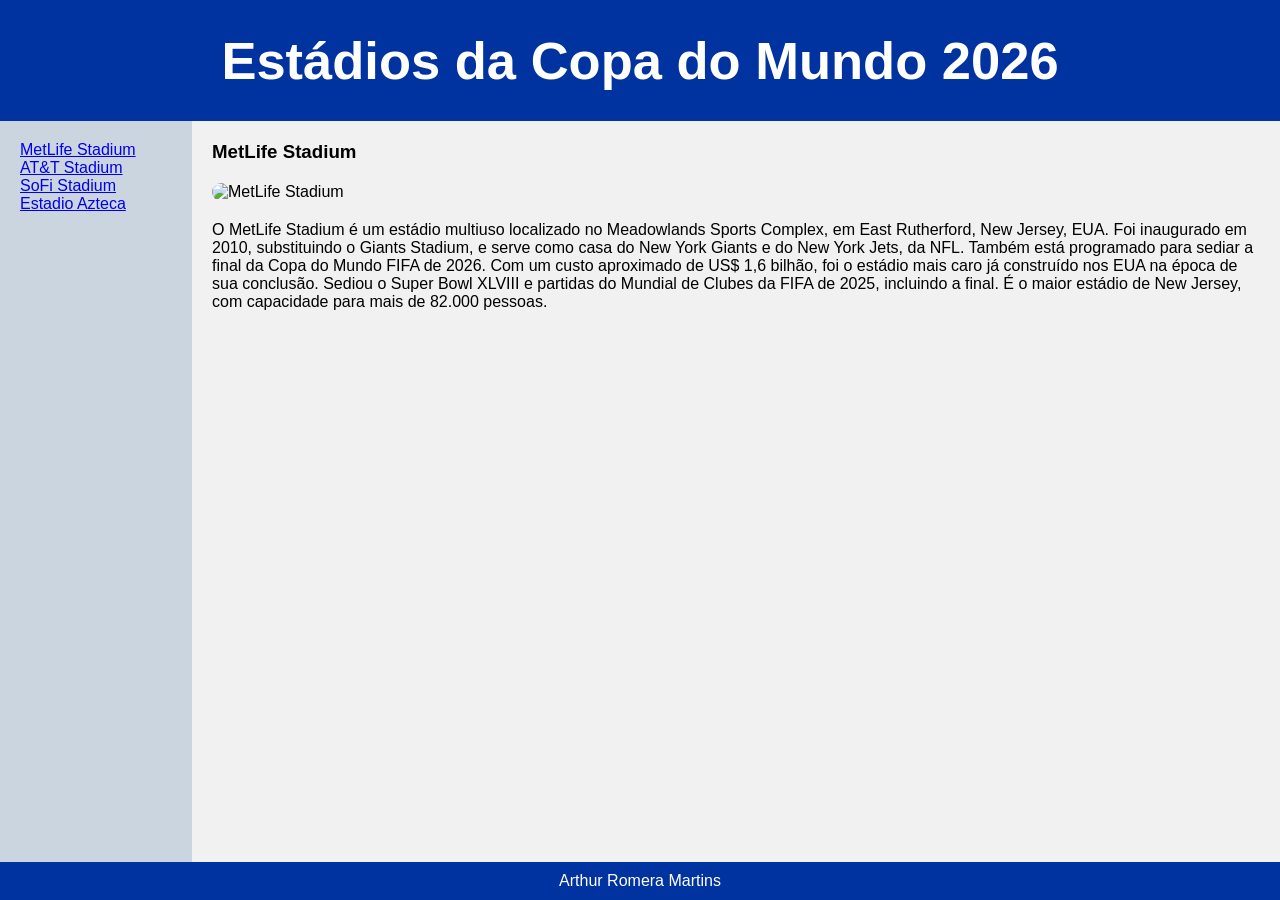
==== index2.html @ 27f05579 "Trabalho 07/04" ====
<!DOCTYPE html>
<html lang="pt-br">
<head>
<title>Principais Estádios da Copa 2026</title>
<meta charset="utf-8">
<meta name="viewport" content="width=device-width, initial-scale=1">

<style>
* {
  box-sizing: border-box;
  margin: 0;
  padding: 0;
}

html, body {
  height: 100%;
}

body {
  font-family: Arial, Helvetica, sans-serif;
  display: flex;
  flex-direction: column;
}

/* Header */
header {
  background-color: #0033a0;
  padding: 30px;
  text-align: center;
  font-size: 35px;
  color: white;
}

/* Layout principal */
section {
  flex: 1;
  display: flex;
  min-height: 0;
}

/* Menu lateral */
nav {
  width: 15%;
  background: #cbd5e0;
  padding: 20px;
  overflow-y: auto;
}

nav ul {
  list-style-type: none;
}

/* Conteúdo principal */
article {
  flex: 1;
  padding: 20px;
  background-color: #f1f1f1;
  overflow-y: auto;
}

/* Esconde tudo */
.stadium {
  display: none;
}

/* Mostra o selecionado */
#metlife:target,
#att:target,
#sofi:target,
#azteca:target {
  display: block;
}

/* Mostrar MetLife por padrão */
body:not(:has(:target)) #metlife {
  display: block;
}

/* Espaço extra entre título e parágrafo */
.stadium h1 {
  margin-bottom: 20px;
}

/* Estilo das imagens */
.stadium img {
  width: 100%;
  max-width: 600px;
  height: auto;
  display: block;
  margin-bottom: 20px;
  border-radius: 10px;
}

/* Footer */
footer {
  background-color: #0033a0;
  padding: 10px;
  text-align: center;
  color: white;
}

/* Responsivo */
@media (max-width: 600px) {
  section {
    flex-direction: column;
  }
  nav, article {
    width: 100%;
  }
}
</style>
</head>

<body>

<header>
  <h2>Estádios da Copa do Mundo 2026</h2>
</header>

<section>
  <nav>
    <ul>
      <li><a href="#metlife">MetLife Stadium</a></li>
      <li><a href="#att">AT&amp;T Stadium</a></li>
      <li><a href="#sofi">SoFi Stadium</a></li>
      <li><a href="#azteca">Estadio Azteca</a></li>
    </ul>
  </nav>

  <article>
    <div id="metlife" class="stadium">
      <h1>MetLife Stadium</h1>
      <img src="https://images.unsplash.com/photo-1583531893926-91c1523a3e9f?auto=format&fit=crop&w=800&q=80" alt="MetLife Stadium">
      <p>O MetLife Stadium é um estádio multiuso localizado no Meadowlands Sports Complex, em East Rutherford, New Jersey, EUA. Foi inaugurado em 2010, substituindo o Giants Stadium, e serve como casa do New York Giants e do New York Jets, da NFL. Também está programado para sediar a final da Copa do Mundo FIFA de 2026. Com um custo aproximado de US$ 1,6 bilhão, foi o estádio mais caro já construído nos EUA na época de sua conclusão. Sediou o Super Bowl XLVIII e partidas do Mundial de Clubes da FIFA de 2025, incluindo a final. É o maior estádio de New Jersey, com capacidade para mais de 82.000 pessoas.</p>
    </div>

    <div id="att" class="stadium">
      <h1>AT&amp;T Stadium</h1>
      <img src="https://images.unsplash.com/photo-1601322709831-5e7bb7c39d7f?auto=format&fit=crop&w=800&q=80" alt="AT&T Stadium">
      <p>O AT&T Stadium é um estádio com teto retrátil localizado em Arlington, Texas, EUA. Serve como casa do Dallas Cowboys da NFL e foi concluído em 2009. Também é sede do Cotton Bowl Classic, Big 12 Championship Game e Southwest Classic. É um dos 11 locais nos EUA que receberão partidas da Copa do Mundo FIFA de 2026. Substituiu o Texas Stadium, que foi casa dos Cowboys de 1971 a 2008, e recebe shows, basquete, futebol, rodeios, motocross, Spartan Races e wrestling profissional.</p>
    </div>

    <div id="sofi" class="stadium">
      <h1>SoFi Stadium</h1>
      <img src="https://images.unsplash.com/photo-1611032924348-9c6f5ff7d95e?auto=format&fit=crop&w=800&q=80" alt="SoFi Stadium">
      <p>Inaugurado em setembro de 2020, o SoFi Stadium tem capacidade para 70.240 pessoas, podendo chegar a mais de 100.000 em grandes eventos, com teto translúcido de painéis ETFE. É casa do Los Angeles Rams e Los Angeles Chargers da NFL. Sediou o Super Bowl LVI em 2022, WrestleMania 39 em 2023, a final da Copa Ouro da CONCACAF em 2023 e o LA Bowl de 2021 a 2025. Receberá oito partidas da Copa do Mundo FIFA de 2026, o Super Bowl LXI em 2027 e a cerimônia de abertura das Olimpíadas de 2028.</p>
    </div>

    <div id="azteca" class="stadium">
      <h1>Estadio Azteca</h1>
      <p>O Estadio Azteca, na Cidade do México, é um dos únicos estádios a sediar duas finais de Copa do Mundo (1970 e 1986), além de outros dezenove jogos, tornando-o o estádio que mais recebeu partidas na história das Copas. É famoso por ter visto Pelé campeão em 1970 e Maradona em 1986.</p>
      <img src="https://upload.wikimedia.org/wikipedia/commons/thumb/7/7d/Estadio_Azteca_desde_el_aire_4.tif/lossy-page1-1280px-Estadio_Azteca_desde_el_aire_4.tif.jpg" alt="Estadio Azteca">
    </div>
  </article>
</section>

<footer>
  <p>Arthur Romera Martins</p>
</footer>

</body>
</html>
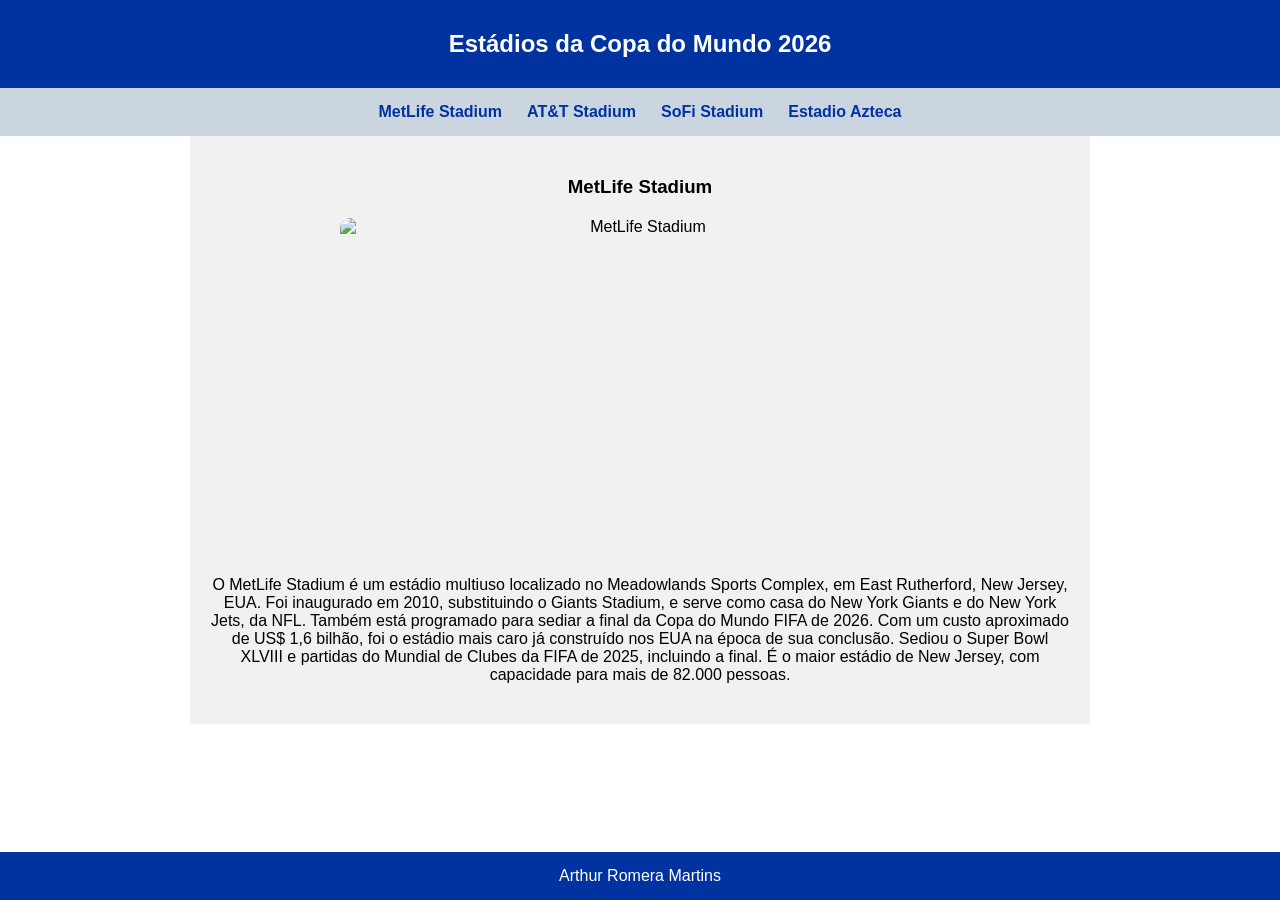
==== commit 9522502d: "28/04" ====
--- a/index2.html
+++ b/index2.html
@@ -12,58 +12,54 @@
   padding: 0;
 }
 
-html, body {
-  height: 100%;
-}
-
 body {
   font-family: Arial, Helvetica, sans-serif;
   display: flex;
   flex-direction: column;
+  min-height: 100vh;
 }
 
-/* Header */
 header {
   background-color: #0033a0;
   padding: 30px;
   text-align: center;
-  font-size: 35px;
   color: white;
 }
 
-/* Layout principal */
-section {
-  flex: 1;
-  display: flex;
-  min-height: 0;
-}
-
-/* Menu lateral */
 nav {
-  width: 15%;
   background: #cbd5e0;
-  padding: 20px;
-  overflow-y: auto;
+  padding: 15px;
 }
 
 nav ul {
   list-style-type: none;
+  display: flex;
+  justify-content: center;
+  gap: 25px;
 }
 
-/* Conteúdo principal */
-article {
-  flex: 1;
-  padding: 20px;
-  background-color: #f1f1f1;
-  overflow-y: auto;
+nav ul li a {
+  text-decoration: none;
+  color: #0033a0;
+  font-weight: bold;
 }
 
-/* Esconde tudo */
+section {
+  flex: 1;
+}
+
+article {
+  padding: 40px 20px;
+  background-color: #f1f1f1;
+  max-width: 900px;
+  margin: 0 auto;
+  text-align: center;
+}
+
 .stadium {
   display: none;
 }
 
-/* Mostra o selecionado */
 #metlife:target,
 #att:target,
 #sofi:target,
@@ -71,41 +67,39 @@
   display: block;
 }
 
-/* Mostrar MetLife por padrão */
 body:not(:has(:target)) #metlife {
   display: block;
 }
 
-/* Espaço extra entre título e parágrafo */
 .stadium h1 {
   margin-bottom: 20px;
 }
 
-/* Estilo das imagens */
 .stadium img {
   width: 100%;
   max-width: 600px;
-  height: auto;
+  /* Define a proporção fixa (16 por 9) */
+  aspect-ratio: 16 / 9; 
+  /* Faz a imagem preencher o espaço sem distorcer */
+  object-fit: cover;
   display: block;
-  margin-bottom: 20px;
+  margin: 0 auto 20px auto;
   border-radius: 10px;
 }
 
-/* Footer */
 footer {
   background-color: #0033a0;
-  padding: 10px;
+  padding: 15px;
   text-align: center;
   color: white;
+  margin-top: auto;
 }
 
-/* Responsivo */
 @media (max-width: 600px) {
-  section {
+  nav ul {
     flex-direction: column;
-  }
-  nav, article {
-    width: 100%;
+    align-items: center;
+    gap: 10px;
   }
 }
 </style>
@@ -117,39 +111,39 @@
   <h2>Estádios da Copa do Mundo 2026</h2>
 </header>
 
+<nav>
+  <ul>
+    <li><a href="#metlife">MetLife Stadium</a></li>
+    <li><a href="#att">AT&amp;T Stadium</a></li>
+    <li><a href="#sofi">SoFi Stadium</a></li>
+    <li><a href="#azteca">Estadio Azteca</a></li>
+  </ul>
+</nav>
+
 <section>
-  <nav>
-    <ul>
-      <li><a href="#metlife">MetLife Stadium</a></li>
-      <li><a href="#att">AT&amp;T Stadium</a></li>
-      <li><a href="#sofi">SoFi Stadium</a></li>
-      <li><a href="#azteca">Estadio Azteca</a></li>
-    </ul>
-  </nav>
-
   <article>
     <div id="metlife" class="stadium">
       <h1>MetLife Stadium</h1>
-      <img src="https://images.unsplash.com/photo-1583531893926-91c1523a3e9f?auto=format&fit=crop&w=800&q=80" alt="MetLife Stadium">
+      <img src="https://upload.wikimedia.org/wikipedia/commons/thumb/0/04/Metlife_stadium_%28Aerial_view%29.jpg/1920px-Metlife_stadium_%28Aerial_view%29.jpg" alt="MetLife Stadium">
       <p>O MetLife Stadium é um estádio multiuso localizado no Meadowlands Sports Complex, em East Rutherford, New Jersey, EUA. Foi inaugurado em 2010, substituindo o Giants Stadium, e serve como casa do New York Giants e do New York Jets, da NFL. Também está programado para sediar a final da Copa do Mundo FIFA de 2026. Com um custo aproximado de US$ 1,6 bilhão, foi o estádio mais caro já construído nos EUA na época de sua conclusão. Sediou o Super Bowl XLVIII e partidas do Mundial de Clubes da FIFA de 2025, incluindo a final. É o maior estádio de New Jersey, com capacidade para mais de 82.000 pessoas.</p>
     </div>
 
     <div id="att" class="stadium">
       <h1>AT&amp;T Stadium</h1>
-      <img src="https://images.unsplash.com/photo-1601322709831-5e7bb7c39d7f?auto=format&fit=crop&w=800&q=80" alt="AT&T Stadium">
+      <img src="https://upload.wikimedia.org/wikipedia/commons/thumb/1/11/Arlington_June_2020_4_%28AT%26T_Stadium%29.jpg/1920px-Arlington_June_2020_4_%28AT%26T_Stadium%29.jpg" alt="AT&T Stadium">
       <p>O AT&T Stadium é um estádio com teto retrátil localizado em Arlington, Texas, EUA. Serve como casa do Dallas Cowboys da NFL e foi concluído em 2009. Também é sede do Cotton Bowl Classic, Big 12 Championship Game e Southwest Classic. É um dos 11 locais nos EUA que receberão partidas da Copa do Mundo FIFA de 2026. Substituiu o Texas Stadium, que foi casa dos Cowboys de 1971 a 2008, e recebe shows, basquete, futebol, rodeios, motocross, Spartan Races e wrestling profissional.</p>
     </div>
 
     <div id="sofi" class="stadium">
       <h1>SoFi Stadium</h1>
-      <img src="https://images.unsplash.com/photo-1611032924348-9c6f5ff7d95e?auto=format&fit=crop&w=800&q=80" alt="SoFi Stadium">
+      <img src="https://upload.wikimedia.org/wikipedia/commons/thumb/b/b3/SoFi_Stadium_2023.jpg/1920px-SoFi_Stadium_2023.jpg" alt="SoFi Stadium">
       <p>Inaugurado em setembro de 2020, o SoFi Stadium tem capacidade para 70.240 pessoas, podendo chegar a mais de 100.000 em grandes eventos, com teto translúcido de painéis ETFE. É casa do Los Angeles Rams e Los Angeles Chargers da NFL. Sediou o Super Bowl LVI em 2022, WrestleMania 39 em 2023, a final da Copa Ouro da CONCACAF em 2023 e o LA Bowl de 2021 a 2025. Receberá oito partidas da Copa do Mundo FIFA de 2026, o Super Bowl LXI em 2027 e a cerimônia de abertura das Olimpíadas de 2028.</p>
     </div>
 
     <div id="azteca" class="stadium">
       <h1>Estadio Azteca</h1>
+      <img src="https://upload.wikimedia.org/wikipedia/commons/thumb/7/7d/Estadio_Azteca_desde_el_aire_4.tif/lossy-page1-1280px-Estadio_Azteca_desde_el_aire_4.tif.jpg" alt="Estadio Azteca">
       <p>O Estadio Azteca, na Cidade do México, é um dos únicos estádios a sediar duas finais de Copa do Mundo (1970 e 1986), além de outros dezenove jogos, tornando-o o estádio que mais recebeu partidas na história das Copas. É famoso por ter visto Pelé campeão em 1970 e Maradona em 1986.</p>
-      <img src="https://upload.wikimedia.org/wikipedia/commons/thumb/7/7d/Estadio_Azteca_desde_el_aire_4.tif/lossy-page1-1280px-Estadio_Azteca_desde_el_aire_4.tif.jpg" alt="Estadio Azteca">
     </div>
   </article>
 </section>
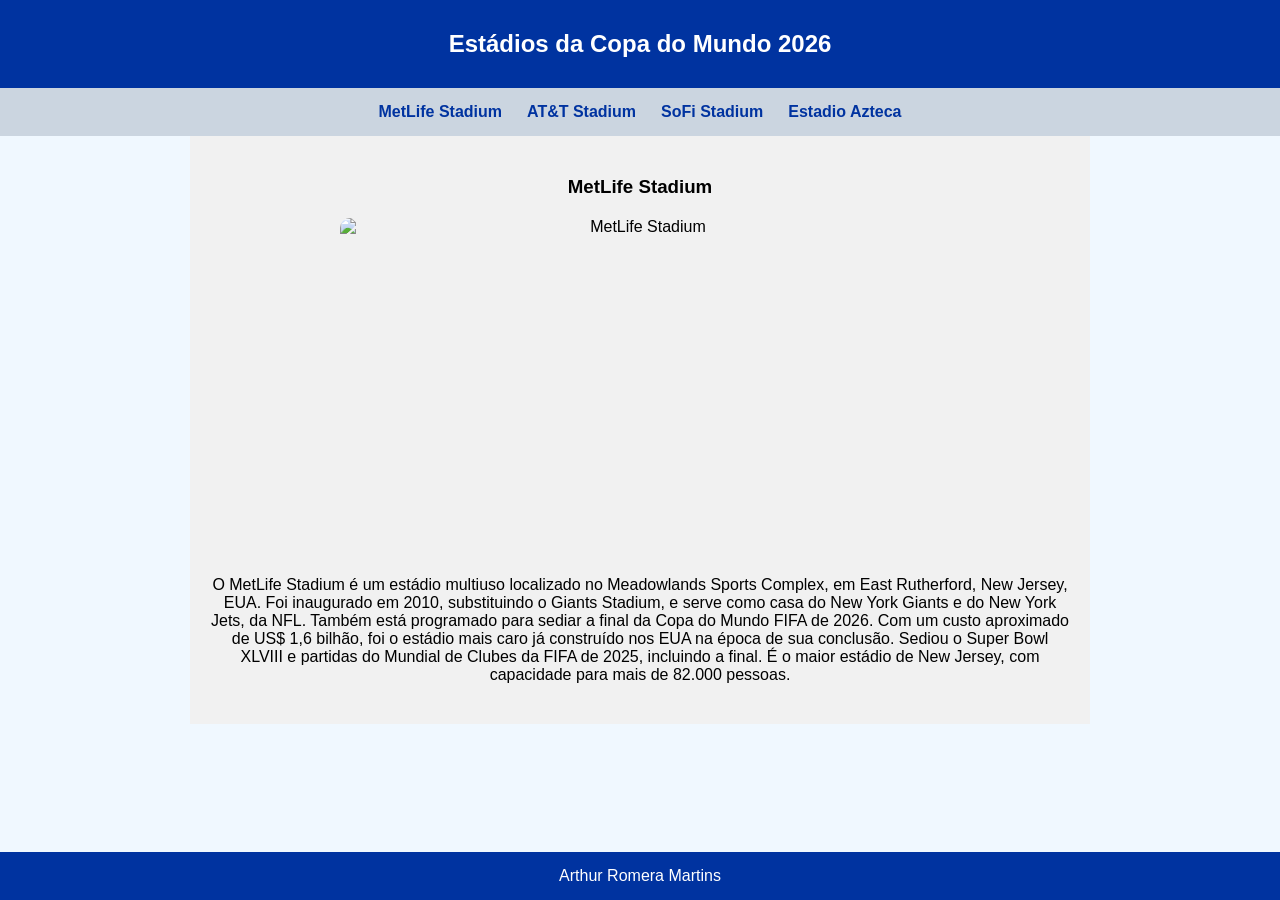
==== commit f9f20862: "Aula 05/05" ====
--- a/index2.html
+++ b/index2.html
@@ -4,106 +4,7 @@
 <title>Principais Estádios da Copa 2026</title>
 <meta charset="utf-8">
 <meta name="viewport" content="width=device-width, initial-scale=1">
-
-<style>
-* {
-  box-sizing: border-box;
-  margin: 0;
-  padding: 0;
-}
-
-body {
-  font-family: Arial, Helvetica, sans-serif;
-  display: flex;
-  flex-direction: column;
-  min-height: 100vh;
-}
-
-header {
-  background-color: #0033a0;
-  padding: 30px;
-  text-align: center;
-  color: white;
-}
-
-nav {
-  background: #cbd5e0;
-  padding: 15px;
-}
-
-nav ul {
-  list-style-type: none;
-  display: flex;
-  justify-content: center;
-  gap: 25px;
-}
-
-nav ul li a {
-  text-decoration: none;
-  color: #0033a0;
-  font-weight: bold;
-}
-
-section {
-  flex: 1;
-}
-
-article {
-  padding: 40px 20px;
-  background-color: #f1f1f1;
-  max-width: 900px;
-  margin: 0 auto;
-  text-align: center;
-}
-
-.stadium {
-  display: none;
-}
-
-#metlife:target,
-#att:target,
-#sofi:target,
-#azteca:target {
-  display: block;
-}
-
-body:not(:has(:target)) #metlife {
-  display: block;
-}
-
-.stadium h1 {
-  margin-bottom: 20px;
-}
-
-.stadium img {
-  width: 100%;
-  max-width: 600px;
-  /* Define a proporção fixa (16 por 9) */
-  aspect-ratio: 16 / 9; 
-  /* Faz a imagem preencher o espaço sem distorcer */
-  object-fit: cover;
-  display: block;
-  margin: 0 auto 20px auto;
-  border-radius: 10px;
-}
-
-footer {
-  background-color: #0033a0;
-  padding: 15px;
-  text-align: center;
-  color: white;
-  margin-top: auto;
-}
-
-@media (max-width: 600px) {
-  nav ul {
-    flex-direction: column;
-    align-items: center;
-    gap: 10px;
-  }
-}
-</style>
-</head>
+<link rel="stylesheet" href="./css/style.css"
 
 <body>
 
--- a/css/style.css
+++ b/css/style.css
@@ -0,0 +1,104 @@
+body {
+    background-color: aliceblue;
+}
+
+h1 {
+    font-style: normal;
+}
+
+* {
+  box-sizing: border-box;
+  margin: 0;
+  padding: 0;
+}
+
+body {
+  font-family: Arial, Helvetica, sans-serif;
+  display: flex;
+  flex-direction: column;
+  min-height: 100vh;
+}
+
+header {
+  background-color: #0033a0;
+  padding: 30px;
+  text-align: center;
+  color: white;
+}
+
+nav {
+  background: #cbd5e0;
+  padding: 15px;
+}
+
+nav ul {
+  list-style-type: none;
+  display: flex;
+  justify-content: center;
+  gap: 25px;
+}
+
+nav ul li a {
+  text-decoration: none;
+  color: #0033a0;
+  font-weight: bold;
+}
+
+section {
+  flex: 1;
+}
+
+article {
+  padding: 40px 20px;
+  background-color: #f1f1f1;
+  max-width: 900px;
+  margin: 0 auto;
+  text-align: center;
+}
+
+.stadium {
+  display: none;
+}
+
+#metlife:target,
+#att:target,
+#sofi:target,
+#azteca:target {
+  display: block;
+}
+
+body:not(:has(:target)) #metlife {
+  display: block;
+}
+
+.stadium h1 {
+  margin-bottom: 20px;
+}
+
+.stadium img {
+  width: 100%;
+  max-width: 600px;
+  /* Define a proporção fixa (16 por 9) */
+  aspect-ratio: 16 / 9; 
+  /* Faz a imagem preencher o espaço sem distorcer */
+  object-fit: cover;
+  display: block;
+  margin: 0 auto 20px auto;
+  border-radius: 10px;
+}
+
+footer {
+  background-color: #0033a0;
+  padding: 15px;
+  text-align: center;
+  color: white;
+  margin-top: auto;
+}
+
+@media (max-width: 600px) {
+  nav ul {
+    flex-direction: column;
+    align-items: center;
+    gap: 10px;
+  }
+}
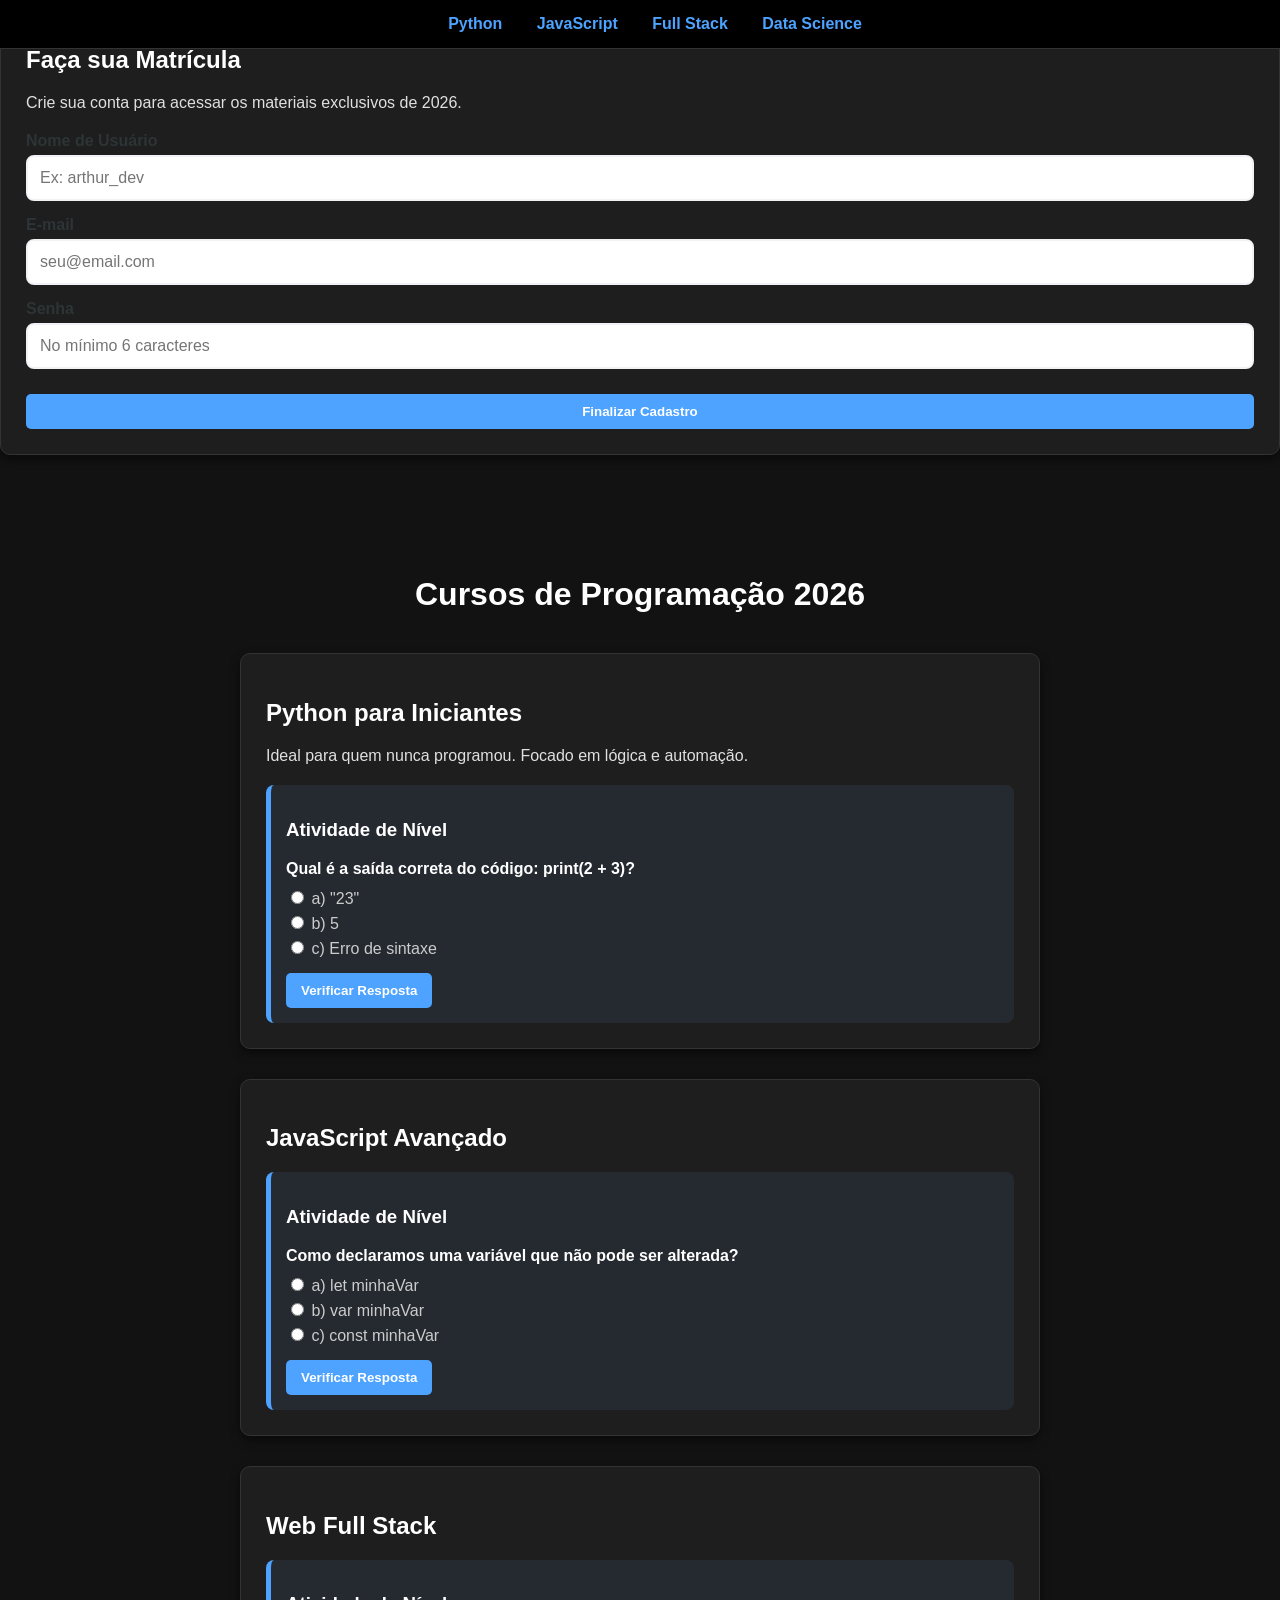
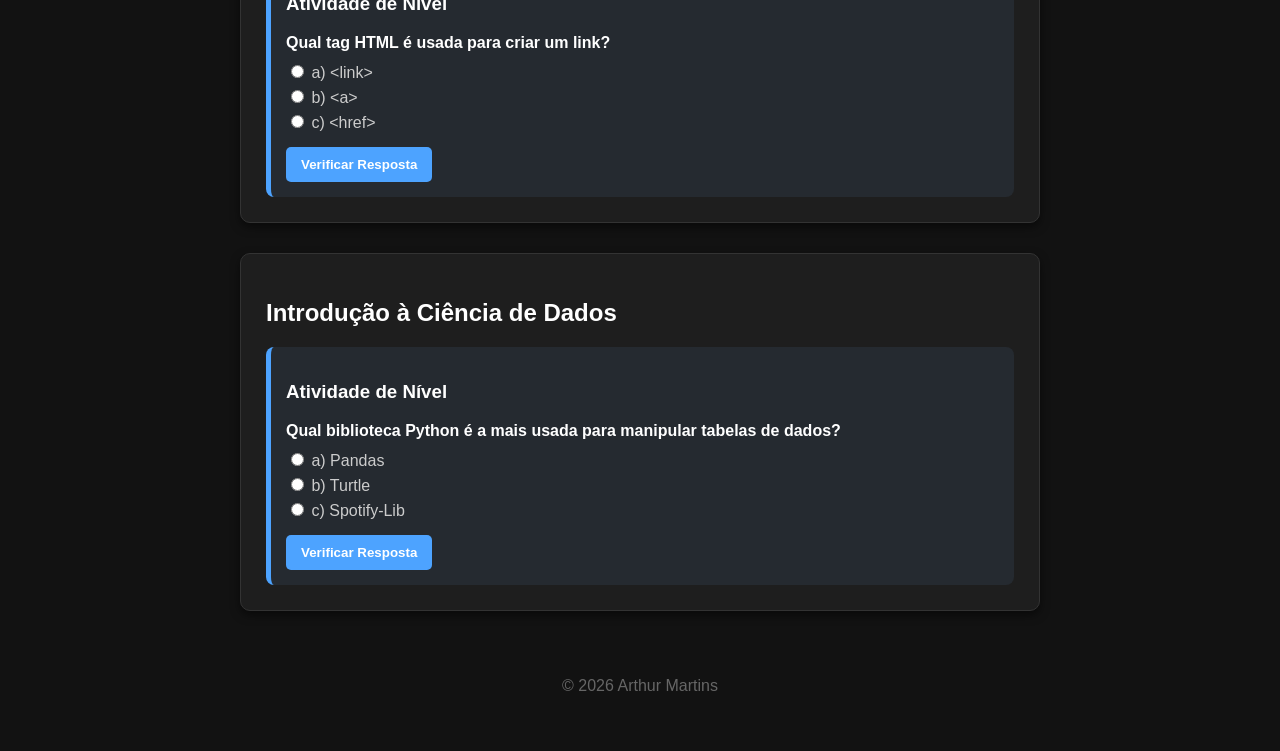
==== commit b7cb5e36: "Aula 12/05" ====
--- a/index2.html
+++ b/index2.html
@@ -1,57 +1,214 @@
 <!DOCTYPE html>
 <html lang="pt-br">
 <head>
-<title>Principais Estádios da Copa 2026</title>
-<meta charset="utf-8">
-<meta name="viewport" content="width=device-width, initial-scale=1">
-<link rel="stylesheet" href="./css/style.css"
-
+    <meta charset="UTF-8">
+    <title>Cursos 2026</title>
+    <style>
+      /* Estilos do Formulário */
+        .form-cadastro {
+            display: flex;
+            flex-direction: column;
+            gap: 15px;
+            margin-top: 20px;
+        }
+
+        .campo {
+            display: flex;
+            flex-direction: column;
+        }
+
+        .campo label {
+            font-weight: bold;
+            margin-bottom: 5px;
+            color: #2d3436;
+        }
+
+        .campo input {
+            padding: 12px;
+            border: 2px solid #f0f2f5;
+            border-radius: 8px;
+            outline: none;
+            transition: 0.3s;
+            font-size: 16px;
+        }
+
+        .campo input:focus {
+            border-color: #6c5ce7;
+            background-color: #fff;
+        }
+
+        /* Ajuste no Nav para incluir o link de cadastro */
+        /* Dica: Adicione <a href="#cadastro">Cadastro</a> no seu <nav> */
+        body { 
+            font-family: sans-serif; 
+            margin: 0; 
+            padding: 0; 
+            background-color: #121212;
+            color: #e0e0e0;
+        }
+
+        nav { 
+            background: #000; 
+            color: white; 
+            padding: 15px;
+            position: fixed;
+            top: 0;
+            width: 100%;
+            text-align: center;
+            z-index: 1000;
+            border-bottom: 1px solid #333;
+        }
+
+        nav a { color: #4da3ff; margin: 0 15px; text-decoration: none; font-weight: bold; }
+        nav a:hover { color: #82c0ff; }
+
+        .conteudo-principal {
+            margin-top: 80px; 
+            padding: 20px;
+            max-width: 800px;
+            margin-left: auto;
+            margin-right: auto;
+        }
+
+        section { 
+            background: #1e1e1e; /* Fundo dos cards */
+            padding: 25px;
+            margin-bottom: 30px;
+            border-radius: 10px;
+            box-shadow: 0 4px 10px rgba(0,0,0,0.5);
+            scroll-margin-top: 100px; 
+            border: 1px solid #333;
+        }
+
+        h1, h2, h3 { color: #ffffff; }
+
+        .atividade {
+            background: #252a30; /* Azul acinzentado bem escuro */
+            padding: 15px;
+            border-radius: 8px;
+            margin-top: 20px;
+            border-left: 5px solid #4da3ff;
+        }
+
+        .pergunta { margin-bottom: 10px; font-weight: bold; display: block; color: #fff; }
+        
+        label { display: block; margin-bottom: 5px; cursor: pointer; color: #ccc; }
+        label:hover { color: #fff; }
+
+        button {
+            background: #4da3ff;
+            color: #fff;
+            border: none;
+            padding: 10px 15px;
+            border-radius: 5px;
+            cursor: pointer;
+            margin-top: 10px;
+            font-weight: bold;
+        }
+
+        button:hover { background: #357abd; }
+
+        footer p { color: #666; }
+    </style>
+</head>
 <body>
 
-<header>
-  <h2>Estádios da Copa do Mundo 2026</h2>
-</header>
+  <section id="cadastro">
+            <h2>Faça sua Matrícula</h2>
+            <p>Crie sua conta para acessar os materiais exclusivos de 2026.</p>
+            
+            <form class="form-cadastro">
+                <div class="campo">
+                    <label for="usuario">Nome de Usuário</label>
+                    <input type="text" id="usuario" placeholder="Ex: arthur_dev" required>
+                </div>
+
+                <div class="campo">
+                    <label for="email">E-mail</label>
+                    <input type="email" id="email" placeholder="seu@email.com" required>
+                </div>
+
+                <div class="campo">
+                    <label for="senha">Senha</label>
+                    <input type="password" id="senha" placeholder="No mínimo 6 caracteres" required>
+                </div>
+
+                <button type="submit">Finalizar Cadastro</button>
+            </form>
+        </section>
 
 <nav>
-  <ul>
-    <li><a href="#metlife">MetLife Stadium</a></li>
-    <li><a href="#att">AT&amp;T Stadium</a></li>
-    <li><a href="#sofi">SoFi Stadium</a></li>
-    <li><a href="#azteca">Estadio Azteca</a></li>
-  </ul>
+    <a href="#python">Python</a>
+    <a href="#javascript">JavaScript</a>
+    <a href="#webdev">Full Stack</a>
+    <a href="#datascience">Data Science</a>
 </nav>
 
-<section>
-  <article>
-    <div id="metlife" class="stadium">
-      <h1>MetLife Stadium</h1>
-      <img src="https://upload.wikimedia.org/wikipedia/commons/thumb/0/04/Metlife_stadium_%28Aerial_view%29.jpg/1920px-Metlife_stadium_%28Aerial_view%29.jpg" alt="MetLife Stadium">
-      <p>O MetLife Stadium é um estádio multiuso localizado no Meadowlands Sports Complex, em East Rutherford, New Jersey, EUA. Foi inaugurado em 2010, substituindo o Giants Stadium, e serve como casa do New York Giants e do New York Jets, da NFL. Também está programado para sediar a final da Copa do Mundo FIFA de 2026. Com um custo aproximado de US$ 1,6 bilhão, foi o estádio mais caro já construído nos EUA na época de sua conclusão. Sediou o Super Bowl XLVIII e partidas do Mundial de Clubes da FIFA de 2025, incluindo a final. É o maior estádio de New Jersey, com capacidade para mais de 82.000 pessoas.</p>
-    </div>
-
-    <div id="att" class="stadium">
-      <h1>AT&amp;T Stadium</h1>
-      <img src="https://upload.wikimedia.org/wikipedia/commons/thumb/1/11/Arlington_June_2020_4_%28AT%26T_Stadium%29.jpg/1920px-Arlington_June_2020_4_%28AT%26T_Stadium%29.jpg" alt="AT&T Stadium">
-      <p>O AT&T Stadium é um estádio com teto retrátil localizado em Arlington, Texas, EUA. Serve como casa do Dallas Cowboys da NFL e foi concluído em 2009. Também é sede do Cotton Bowl Classic, Big 12 Championship Game e Southwest Classic. É um dos 11 locais nos EUA que receberão partidas da Copa do Mundo FIFA de 2026. Substituiu o Texas Stadium, que foi casa dos Cowboys de 1971 a 2008, e recebe shows, basquete, futebol, rodeios, motocross, Spartan Races e wrestling profissional.</p>
-    </div>
-
-    <div id="sofi" class="stadium">
-      <h1>SoFi Stadium</h1>
-      <img src="https://upload.wikimedia.org/wikipedia/commons/thumb/b/b3/SoFi_Stadium_2023.jpg/1920px-SoFi_Stadium_2023.jpg" alt="SoFi Stadium">
-      <p>Inaugurado em setembro de 2020, o SoFi Stadium tem capacidade para 70.240 pessoas, podendo chegar a mais de 100.000 em grandes eventos, com teto translúcido de painéis ETFE. É casa do Los Angeles Rams e Los Angeles Chargers da NFL. Sediou o Super Bowl LVI em 2022, WrestleMania 39 em 2023, a final da Copa Ouro da CONCACAF em 2023 e o LA Bowl de 2021 a 2025. Receberá oito partidas da Copa do Mundo FIFA de 2026, o Super Bowl LXI em 2027 e a cerimônia de abertura das Olimpíadas de 2028.</p>
-    </div>
-
-    <div id="azteca" class="stadium">
-      <h1>Estadio Azteca</h1>
-      <img src="https://upload.wikimedia.org/wikipedia/commons/thumb/7/7d/Estadio_Azteca_desde_el_aire_4.tif/lossy-page1-1280px-Estadio_Azteca_desde_el_aire_4.tif.jpg" alt="Estadio Azteca">
-      <p>O Estadio Azteca, na Cidade do México, é um dos únicos estádios a sediar duas finais de Copa do Mundo (1970 e 1986), além de outros dezenove jogos, tornando-o o estádio que mais recebeu partidas na história das Copas. É famoso por ter visto Pelé campeão em 1970 e Maradona em 1986.</p>
-    </div>
-  </article>
-</section>
-
-<footer>
-  <p>Arthur Romera Martins</p>
-</footer>
+<div class="conteudo-principal">
+    
+    <header style="text-align: center; margin-bottom: 40px;">
+        <h1>Cursos de Programação 2026</h1>
+    </header>
+
+    <main>
+        <section id="python">
+            <h2>Python para Iniciantes</h2>
+            <p>Ideal para quem nunca programou. Focado em lógica e automação.</p>
+            
+            <div class="atividade">
+                <h3>Atividade de Nível</h3>
+                <p class="pergunta">Qual é a saída correta do código: print(2 + 3)?</p>
+                <label><input type="radio" name="q-python"> a) "23"</label>
+                <label><input type="radio" name="q-python"> b) 5</label>
+                <label><input type="radio" name="q-python"> c) Erro de sintaxe</label>
+                <button onclick="alert('Correto! Em Python, 2 + 3 realiza uma soma matemática resultando em 5.')">Verificar Resposta</button>
+            </div>
+        </section>
+
+        <section id="javascript">
+            <h2>JavaScript Avançado</h2>
+            
+            <div class="atividade">
+                <h3>Atividade de Nível</h3>
+                <p class="pergunta">Como declaramos uma variável que não pode ser alterada?</p>
+                <label><input type="radio" name="q-js"> a) let minhaVar</label>
+                <label><input type="radio" name="q-js"> b) var minhaVar</label>
+                <label><input type="radio" name="q-js"> c) const minhaVar</label>
+                <button onclick="alert('Boa! A palavra-chave const é usada para criar constantes.')">Verificar Resposta</button>
+            </div>
+        </section>
+
+        <section id="webdev">
+            <h2>Web Full Stack</h2>
+            
+            <div class="atividade">
+                <h3>Atividade de Nível</h3>
+                <p class="pergunta">Qual tag HTML é usada para criar um link?</p>
+                <label><input type="radio" name="q-web"> a) &lt;link&gt;</label>
+                <label><input type="radio" name="q-web"> b) &lt;a&gt;</label>
+                <label><input type="radio" name="q-web"> c) &lt;href&gt;</label>
+                <button onclick="alert('Isso mesmo! A tag <a> (anchor) é usada para links.')">Verificar Resposta</button>
+            </div>
+        </section>
+
+        <section id="datascience">
+            <h2>Introdução à Ciência de Dados</h2>
+            
+            <div class="atividade">
+                <h3>Atividade de Nível</h3>
+                <p class="pergunta">Qual biblioteca Python é a mais usada para manipular tabelas de dados?</p>
+                <label><input type="radio" name="q-ds"> a) Pandas</label>
+                <label><input type="radio" name="q-ds"> b) Turtle</label>
+                <label><input type="radio" name="q-ds"> c) Spotify-Lib</label>
+                <button onclick="alert('Correto! O Pandas é a ferramenta essencial para análise de dados.')">Verificar Resposta</button>
+            </div>
+        </section>
+    </main>
+
+    <footer style="text-align: center; color: #888; padding: 20px;">
+        <p>&copy; 2026 Arthur Martins</p>
+    </footer>
+</div>
 
 </body>
 </html>
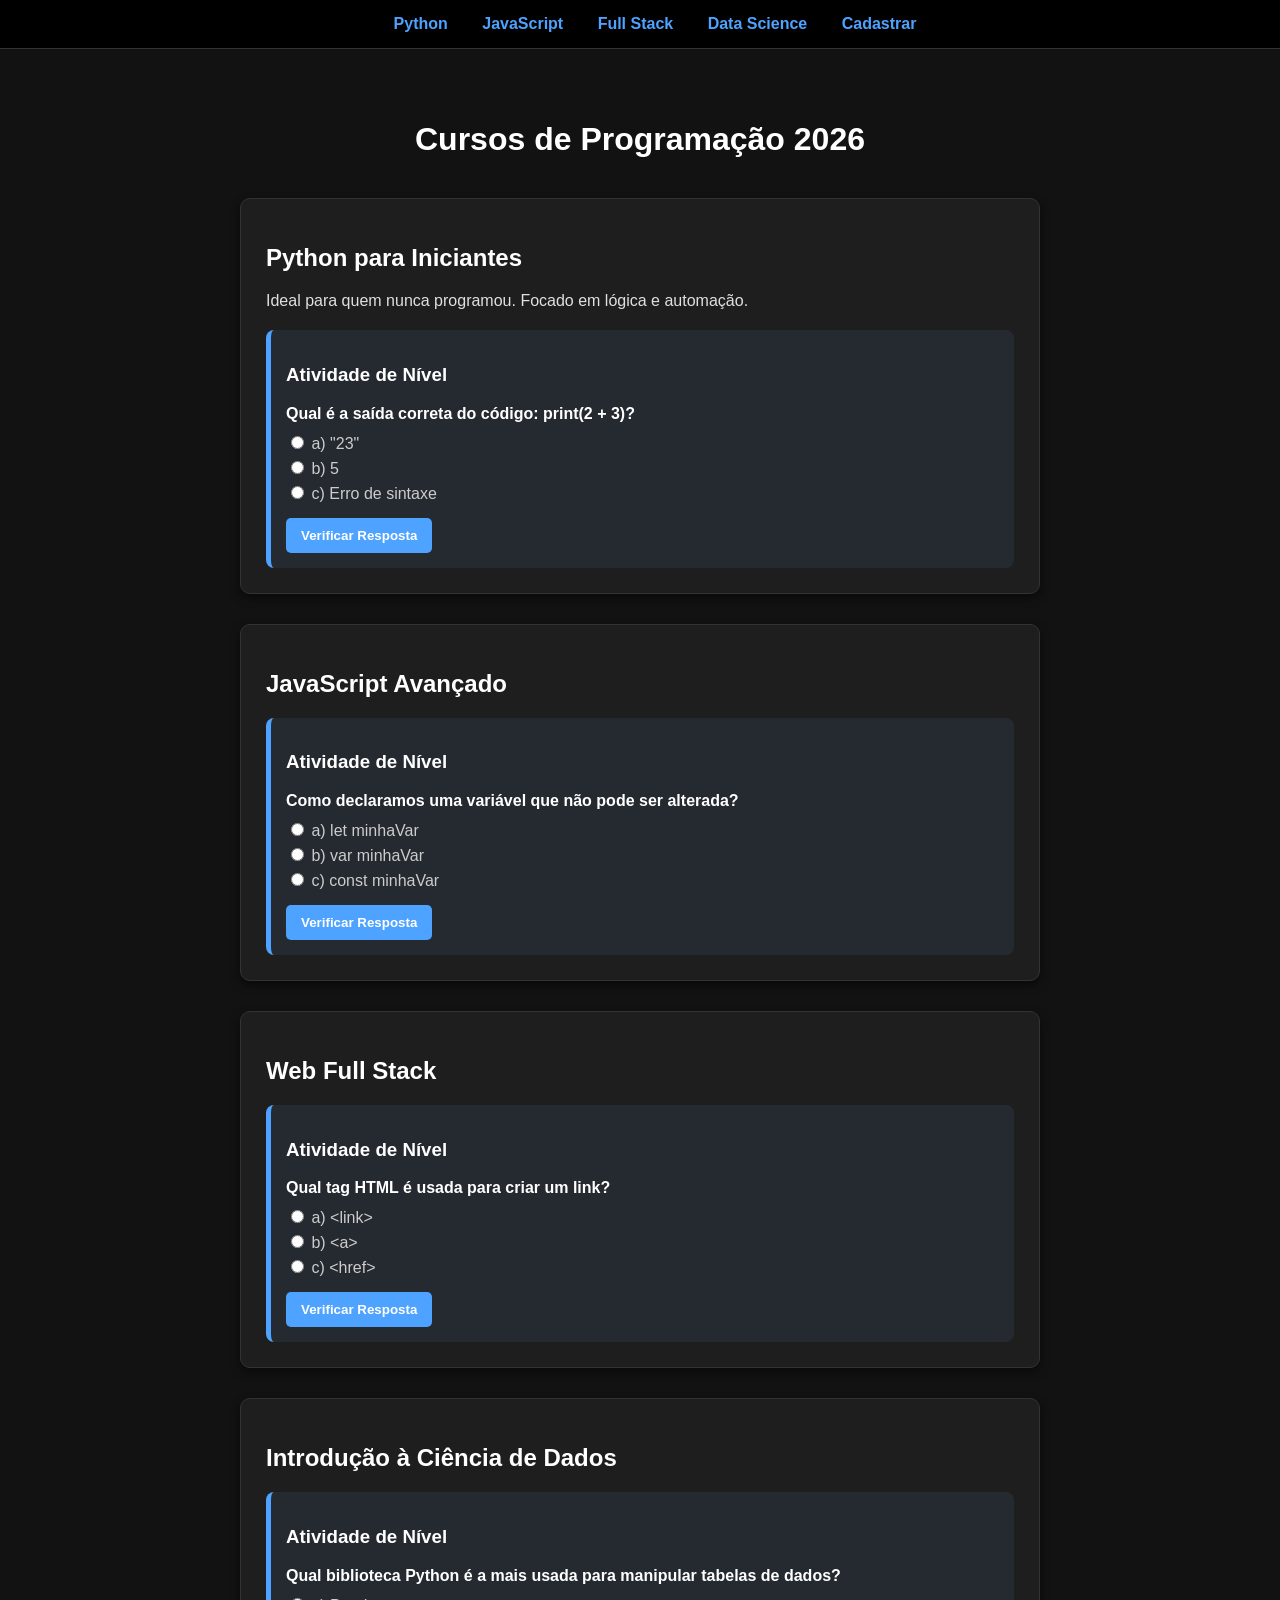
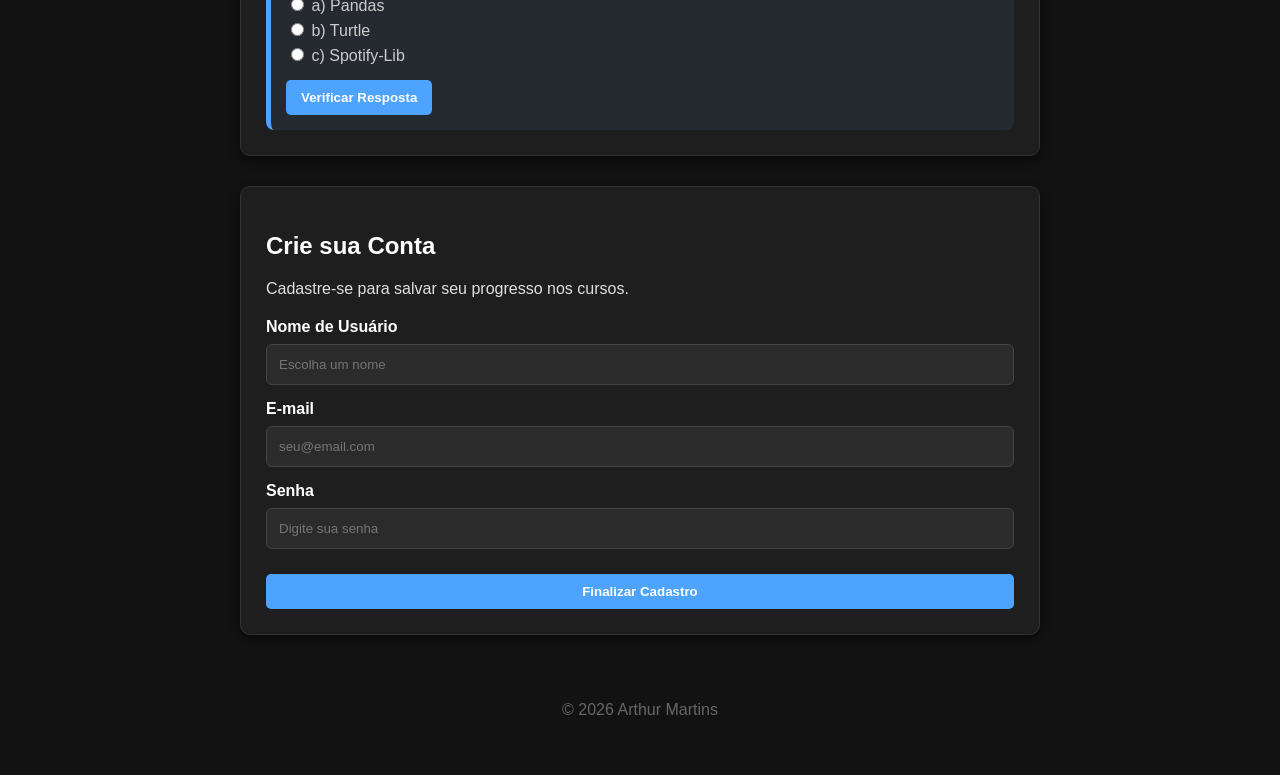
==== commit 9bcdc189: "Aula 12/05" ====
--- a/index2.html
+++ b/index2.html
@@ -3,145 +3,16 @@
 <head>
     <meta charset="UTF-8">
     <title>Cursos 2026</title>
-    <style>
-      /* Estilos do Formulário */
-        .form-cadastro {
-            display: flex;
-            flex-direction: column;
-            gap: 15px;
-            margin-top: 20px;
-        }
-
-        .campo {
-            display: flex;
-            flex-direction: column;
-        }
-
-        .campo label {
-            font-weight: bold;
-            margin-bottom: 5px;
-            color: #2d3436;
-        }
-
-        .campo input {
-            padding: 12px;
-            border: 2px solid #f0f2f5;
-            border-radius: 8px;
-            outline: none;
-            transition: 0.3s;
-            font-size: 16px;
-        }
-
-        .campo input:focus {
-            border-color: #6c5ce7;
-            background-color: #fff;
-        }
-
-        /* Ajuste no Nav para incluir o link de cadastro */
-        /* Dica: Adicione <a href="#cadastro">Cadastro</a> no seu <nav> */
-        body { 
-            font-family: sans-serif; 
-            margin: 0; 
-            padding: 0; 
-            background-color: #121212;
-            color: #e0e0e0;
-        }
-
-        nav { 
-            background: #000; 
-            color: white; 
-            padding: 15px;
-            position: fixed;
-            top: 0;
-            width: 100%;
-            text-align: center;
-            z-index: 1000;
-            border-bottom: 1px solid #333;
-        }
-
-        nav a { color: #4da3ff; margin: 0 15px; text-decoration: none; font-weight: bold; }
-        nav a:hover { color: #82c0ff; }
-
-        .conteudo-principal {
-            margin-top: 80px; 
-            padding: 20px;
-            max-width: 800px;
-            margin-left: auto;
-            margin-right: auto;
-        }
-
-        section { 
-            background: #1e1e1e; /* Fundo dos cards */
-            padding: 25px;
-            margin-bottom: 30px;
-            border-radius: 10px;
-            box-shadow: 0 4px 10px rgba(0,0,0,0.5);
-            scroll-margin-top: 100px; 
-            border: 1px solid #333;
-        }
-
-        h1, h2, h3 { color: #ffffff; }
-
-        .atividade {
-            background: #252a30; /* Azul acinzentado bem escuro */
-            padding: 15px;
-            border-radius: 8px;
-            margin-top: 20px;
-            border-left: 5px solid #4da3ff;
-        }
-
-        .pergunta { margin-bottom: 10px; font-weight: bold; display: block; color: #fff; }
-        
-        label { display: block; margin-bottom: 5px; cursor: pointer; color: #ccc; }
-        label:hover { color: #fff; }
-
-        button {
-            background: #4da3ff;
-            color: #fff;
-            border: none;
-            padding: 10px 15px;
-            border-radius: 5px;
-            cursor: pointer;
-            margin-top: 10px;
-            font-weight: bold;
-        }
-
-        button:hover { background: #357abd; }
-
-        footer p { color: #666; }
-    </style>
+    <link rel="stylesheet" href="./css/style.css"
 </head>
 <body>
-
-  <section id="cadastro">
-            <h2>Faça sua Matrícula</h2>
-            <p>Crie sua conta para acessar os materiais exclusivos de 2026.</p>
-            
-            <form class="form-cadastro">
-                <div class="campo">
-                    <label for="usuario">Nome de Usuário</label>
-                    <input type="text" id="usuario" placeholder="Ex: arthur_dev" required>
-                </div>
-
-                <div class="campo">
-                    <label for="email">E-mail</label>
-                    <input type="email" id="email" placeholder="seu@email.com" required>
-                </div>
-
-                <div class="campo">
-                    <label for="senha">Senha</label>
-                    <input type="password" id="senha" placeholder="No mínimo 6 caracteres" required>
-                </div>
-
-                <button type="submit">Finalizar Cadastro</button>
-            </form>
-        </section>
 
 <nav>
     <a href="#python">Python</a>
     <a href="#javascript">JavaScript</a>
     <a href="#webdev">Full Stack</a>
     <a href="#datascience">Data Science</a>
+    <a href="#cadastro">Cadastrar</a>
 </nav>
 
 <div class="conteudo-principal">
@@ -203,6 +74,30 @@
                 <button onclick="alert('Correto! O Pandas é a ferramenta essencial para análise de dados.')">Verificar Resposta</button>
             </div>
         </section>
+
+        <section id="cadastro">
+            <h2>Crie sua Conta</h2>
+            <p>Cadastre-se para salvar seu progresso nos cursos.</p>
+            
+            <form class="form-cadastro">
+                <div class="campo">
+                    <label for="usuario">Nome de Usuário</label>
+                    <input type="text" id="usuario" placeholder="Escolha um nome" required>
+                </div>
+
+                <div class="campo">
+                    <label for="email">E-mail</label>
+                    <input type="email" id="email" placeholder="seu@email.com" required>
+                </div>
+
+                <div class="campo">
+                    <label for="senha">Senha</label>
+                    <input type="password" id="senha" placeholder="Digite sua senha" required>
+                </div>
+
+                <button type="submit" onclick="event.preventDefault(); alert('Cadastro realizado com sucesso!')">Finalizar Cadastro</button>
+            </form>
+        </section>
     </main>
 
     <footer style="text-align: center; color: #888; padding: 20px;">
--- a/css/style.css
+++ b/css/style.css
@@ -0,0 +1,148 @@
+/* Configurações Gerais */
+body { 
+    font-family: sans-serif; 
+    margin: 0; 
+    padding: 0; 
+    background-color: #121212;
+    color: #e0e0e0;
+}
+
+/* Navegação Fixa */
+nav { 
+    background: #000; 
+    color: white; 
+    padding: 15px;
+    position: fixed;
+    top: 0;
+    width: 100%;
+    text-align: center;
+    z-index: 1000;
+    border-bottom: 1px solid #333;
+}
+
+nav a { 
+    color: #4da3ff; 
+    margin: 0 15px; 
+    text-decoration: none; 
+    font-weight: bold; 
+}
+
+nav a:hover { 
+    color: #82c0ff; 
+}
+
+/* Layout e Containers */
+.conteudo-principal {
+    margin-top: 80px; 
+    padding: 20px;
+    max-width: 800px;
+    margin-left: auto;
+    margin-right: auto;
+}
+
+header {
+    text-align: center; 
+    margin-bottom: 40px;
+}
+
+section { 
+    background: #1e1e1e;
+    padding: 25px;
+    margin-bottom: 30px;
+    border-radius: 10px;
+    box-shadow: 0 4px 10px rgba(0,0,0,0.5);
+    scroll-margin-top: 100px; 
+    border: 1px solid #333;
+}
+
+h1, h2, h3 { 
+    color: #ffffff; 
+}
+
+/* Estilização das Atividades */
+.atividade {
+    background: #252a30;
+    padding: 15px;
+    border-radius: 8px;
+    margin-top: 20px;
+    border-left: 5px solid #4da3ff;
+}
+
+.pergunta { 
+    margin-bottom: 10px; 
+    font-weight: bold; 
+    display: block; 
+    color: #fff; 
+}
+
+label { 
+    display: block; 
+    margin-bottom: 5px; 
+    cursor: pointer; 
+    color: #ccc; 
+}
+
+label:hover { 
+    color: #fff; 
+}
+
+/* Botões */
+button {
+    background: #4da3ff;
+    color: #fff;
+    border: none;
+    padding: 10px 15px;
+    border-radius: 5px;
+    cursor: pointer;
+    margin-top: 10px;
+    font-weight: bold;
+    transition: background 0.3s;
+}
+
+button:hover { 
+    background: #357abd; 
+}
+
+/* Formulário de Cadastro */
+.form-cadastro {
+    display: flex;
+    flex-direction: column;
+    gap: 15px;
+    margin-top: 20px;
+}
+
+.campo {
+    display: flex;
+    flex-direction: column;
+}
+
+.campo label {
+    font-weight: bold;
+    margin-bottom: 8px;
+    color: #fff;
+}
+
+.campo input {
+    padding: 12px;
+    background-color: #2b2b2b;
+    border: 1px solid #444;
+    border-radius: 6px;
+    color: #fff;
+    outline: none;
+    transition: 0.3s;
+}
+
+.campo input:focus {
+    border-color: #4da3ff;
+    background-color: #333;
+}
+
+/* Rodapé */
+footer {
+    text-align: center; 
+    padding: 20px;
+}
+
+footer p { 
+    color: #666; 
+}
